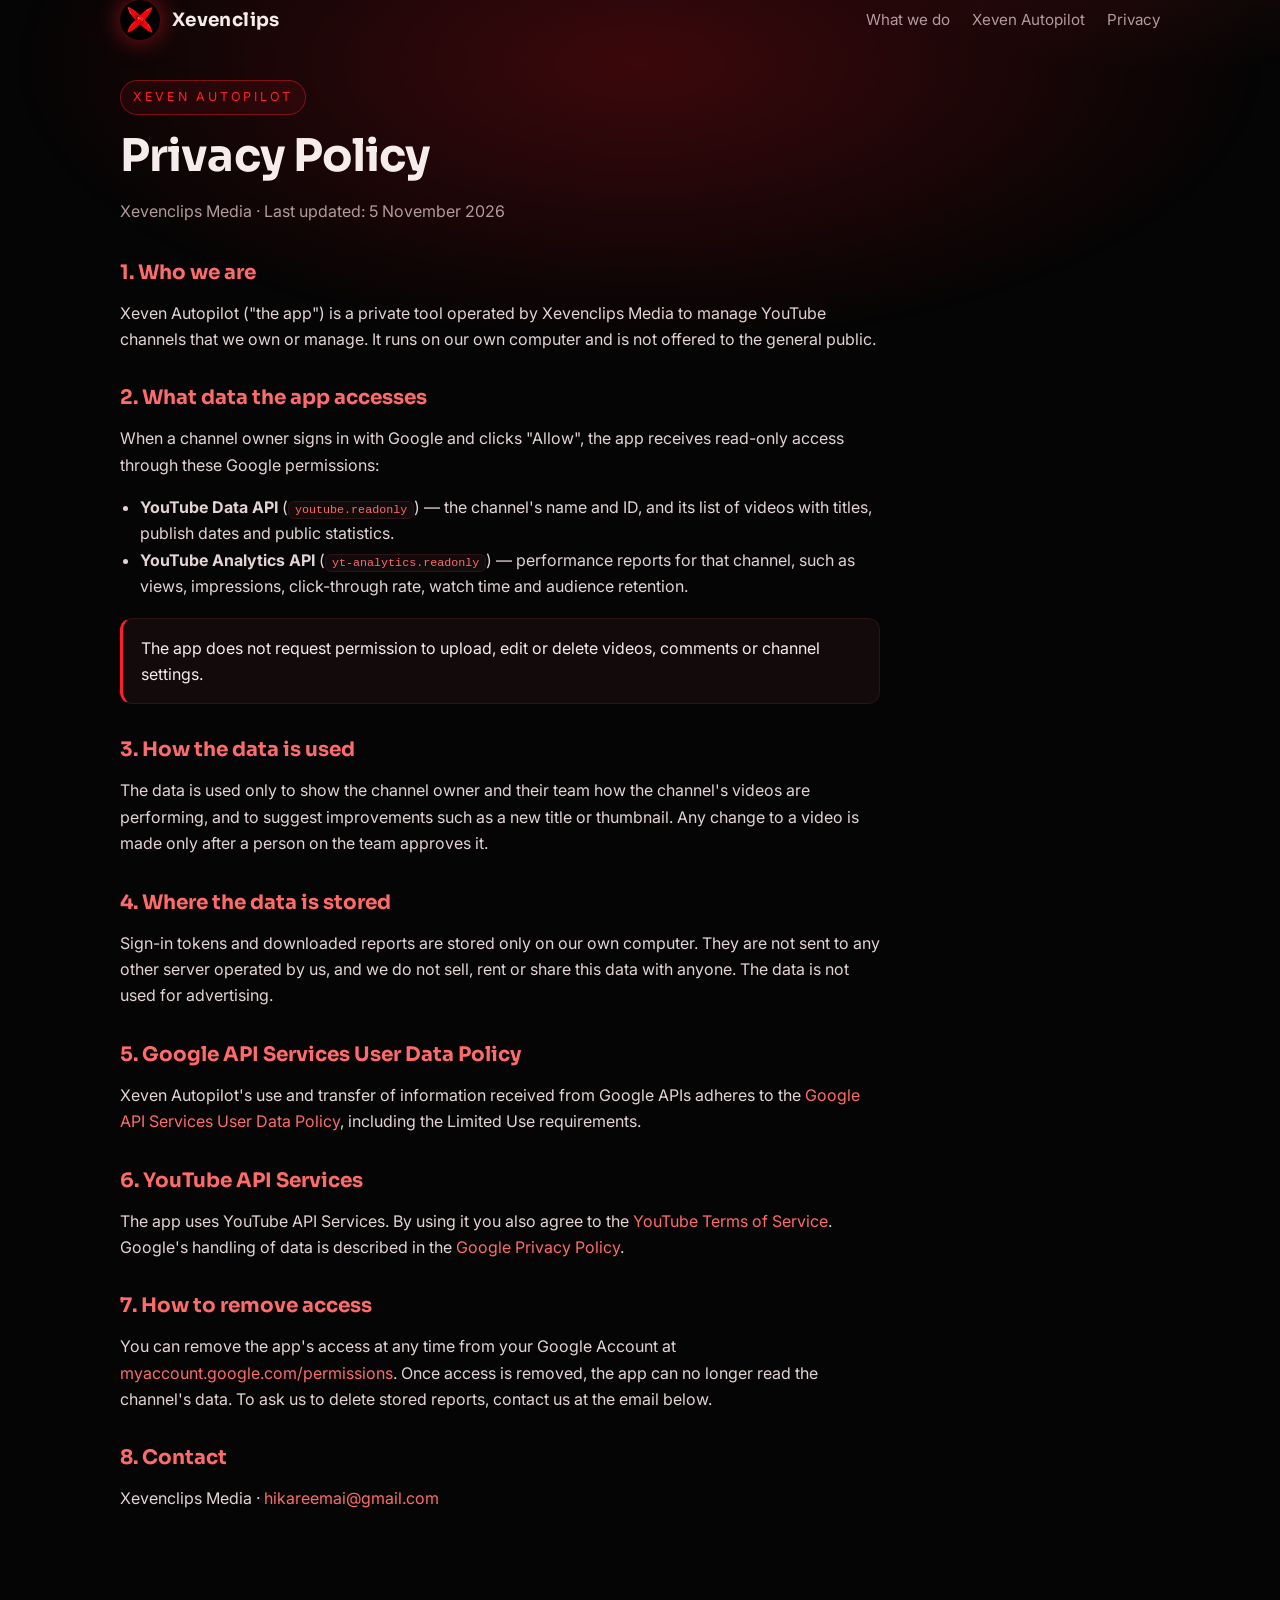
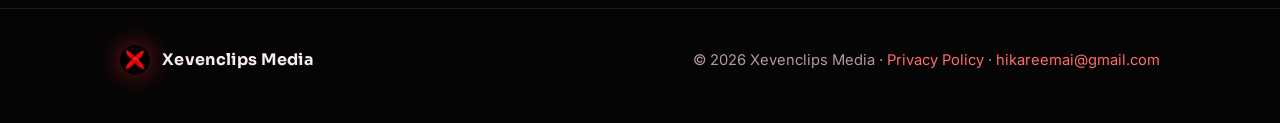
==== privacy.html @ 29d520d2 "Add Xevenclips website: homepage and Xeven Autopilot privacy policy Co-Authored-By: Claude Opus 5.5 " ====
<!doctype html>
<html lang="en">
<head>
<title>Privacy Policy – Xeven Autopilot by Xevenclips</title>
<meta name="description" content="Privacy Policy for Xeven Autopilot, an internal YouTube channel management tool by Xevenclips Media.">
<meta charset="utf-8">
<meta name="viewport" content="width=device-width, initial-scale=1">
<link rel="icon" type="image/png" href="logo.png">
<link rel="preconnect" href="https://fonts.googleapis.com">
<link rel="preconnect" href="https://fonts.gstatic.com" crossorigin>
<link href="https://fonts.googleapis.com/css2?family=Inter:wght@400;500;600&family=Sora:wght@600;700&display=swap" rel="stylesheet">
<link rel="stylesheet" href="style.css">
</head>
<body>
<div class="glow"></div>
<header><nav class="wrap">
  <a class="brand" href="index.html"><img src="logo.png" alt="">Xevenclips</a>
  <div class="navlinks">
    <a class="hide-sm" href="index.html#what">What we do</a>
    <a href="index.html#autopilot">Xeven Autopilot</a>
    <a href="privacy.html">Privacy</a>
  </div>
</nav></header>
<main class="wrap">
  <article class="doc">
    <span class="eyebrow">Xeven Autopilot</span>
    <h1>Privacy Policy</h1>
    <p class="meta">Xevenclips Media · Last updated: 5 November 2026</p>

    <h2>1. Who we are</h2>
    <p>Xeven Autopilot ("the app") is a private tool operated by Xevenclips Media to manage YouTube channels that we own or manage. It runs on our own computer and is not offered to the general public.</p>

    <h2>2. What data the app accesses</h2>
    <p>When a channel owner signs in with Google and clicks "Allow", the app receives read-only access through these Google permissions:</p>
    <ul>
      <li><b>YouTube Data API</b> (<code>youtube.readonly</code>) — the channel's name and ID, and its list of videos with titles, publish dates and public statistics.</li>
      <li><b>YouTube Analytics API</b> (<code>yt-analytics.readonly</code>) — performance reports for that channel, such as views, impressions, click-through rate, watch time and audience retention.</li>
    </ul>
    <div class="box">The app does not request permission to upload, edit or delete videos, comments or channel settings.</div>

    <h2>3. How the data is used</h2>
    <p>The data is used only to show the channel owner and their team how the channel's videos are performing, and to suggest improvements such as a new title or thumbnail. Any change to a video is made only after a person on the team approves it.</p>

    <h2>4. Where the data is stored</h2>
    <p>Sign-in tokens and downloaded reports are stored only on our own computer. They are not sent to any other server operated by us, and we do not sell, rent or share this data with anyone. The data is not used for advertising.</p>

    <h2>5. Google API Services User Data Policy</h2>
    <p>Xeven Autopilot's use and transfer of information received from Google APIs adheres to the <a href="https://developers.google.com/terms/api-services-user-data-policy">Google API Services User Data Policy</a>, including the Limited Use requirements.</p>

    <h2>6. YouTube API Services</h2>
    <p>The app uses YouTube API Services. By using it you also agree to the <a href="https://www.youtube.com/t/terms">YouTube Terms of Service</a>. Google's handling of data is described in the <a href="https://policies.google.com/privacy">Google Privacy Policy</a>.</p>

    <h2>7. How to remove access</h2>
    <p>You can remove the app's access at any time from your Google Account at <a href="https://myaccount.google.com/permissions">myaccount.google.com/permissions</a>. Once access is removed, the app can no longer read the channel's data. To ask us to delete stored reports, contact us at the email below.</p>

    <h2>8. Contact</h2>
    <p>Xevenclips Media · <a href="mailto:hikareemai@gmail.com">hikareemai@gmail.com</a></p>
  </article>
</main>
<footer>
  <div class="wrap foot">
    <a class="brand" href="index.html"><img src="logo.png" alt="">Xevenclips Media</a>
    <div>© 2026 Xevenclips Media · <a href="privacy.html">Privacy Policy</a> · <a href="mailto:hikareemai@gmail.com">hikareemai@gmail.com</a></div>
  </div>
</footer>
</body>
</html>
---- style.css ----
:root{
  --bg:#050505; --bg2:#0D0809; --card:#120A0B; --line:#2A1416;
  --text:#F6ECEC; --muted:#B39A9C; --blue:#FF1E2D; --blue2:#C3000E; --ice:#FF6B6B;
}
*{box-sizing:border-box}
html{scroll-behavior:smooth}
body{margin:0;background:var(--bg);color:var(--text);font-family:"Inter",system-ui,-apple-system,"Segoe UI",Roboto,sans-serif;line-height:1.65;-webkit-font-smoothing:antialiased;overflow-x:hidden}
a{color:var(--ice);text-decoration:none}
a:hover{text-decoration:underline}
.wrap{max-width:1080px;margin:0 auto;padding:0 20px}
.glow{position:fixed;inset:-20vh -20vw auto;height:90vh;pointer-events:none;z-index:0;
  background:radial-gradient(50% 50% at 50% 30%,rgba(255,20,35,.22),transparent 70%),
             radial-gradient(30% 30% at 80% 10%,rgba(255,60,60,.12),transparent 70%)}
header,main,footer{position:relative;z-index:1}
nav{display:flex;align-items:center;justify-content:space-between;padding:22px 0}
.brand{display:flex;align-items:center;gap:12px;font-family:"Sora",sans-serif;font-weight:700;letter-spacing:.02em;color:var(--text);font-size:1.15rem}
.brand img{width:40px;height:40px;border-radius:50%;filter:drop-shadow(0 0 12px rgba(255,30,45,.55))}
.brand:hover{text-decoration:none}
.navlinks{display:flex;gap:22px;font-size:.95rem}
.navlinks a{color:var(--muted)}
.navlinks a:hover{color:var(--text);text-decoration:none}
.hero{display:grid;grid-template-columns:1.25fr .75fr;gap:40px;align-items:center;padding-top:64px;padding-bottom:80px}
.eyebrow{display:inline-block;font-size:.78rem;letter-spacing:.22em;text-transform:uppercase;color:var(--blue);border:1px solid rgba(255,30,45,.4);background:rgba(255,30,45,.08);padding:6px 12px;border-radius:999px}
h1,h2,h3{font-family:"Sora",sans-serif;line-height:1.15;margin:0}
h1{font-size:clamp(2.2rem,5vw,3.6rem);margin:18px 0 18px;letter-spacing:-.02em}
h1 .grad{background:linear-gradient(90deg,var(--ice),var(--blue) 45%,var(--blue2));-webkit-background-clip:text;background-clip:text;color:transparent}
.lead{font-size:1.15rem;color:var(--muted);max-width:560px;margin:0 0 30px}
.btns{display:flex;flex-wrap:wrap;gap:12px}
.btn{display:inline-flex;align-items:center;gap:8px;padding:12px 20px;border-radius:12px;font-weight:600;font-size:.98rem}
.btn.primary{background:linear-gradient(135deg,var(--blue),var(--blue2));color:#fff;box-shadow:0 8px 30px rgba(255,20,35,.35)}
.btn.ghost{border:1px solid var(--line);color:var(--text);background:rgba(255,255,255,.02)}
.btn:hover{text-decoration:none;filter:brightness(1.08)}
.logo-big{width:100%;max-width:340px;justify-self:center;filter:drop-shadow(0 0 40px rgba(255,30,45,.4));animation:float 6s ease-in-out infinite}
@keyframes float{50%{transform:translateY(-10px)}}
section{padding:72px 0;border-top:1px solid var(--line)}
.sec-head{max-width:640px;margin-bottom:36px}
.sec-head h2{font-size:clamp(1.7rem,3.4vw,2.3rem);margin-bottom:12px}
.sec-head p{color:var(--muted);margin:0}
.grid3{display:grid;grid-template-columns:repeat(3,1fr);gap:18px}
.card{background:linear-gradient(180deg,var(--card),var(--bg2));border:1px solid var(--line);border-radius:18px;padding:26px}
.card .ic{width:44px;height:44px;border-radius:12px;display:grid;place-items:center;background:rgba(255,30,45,.1);border:1px solid rgba(255,30,45,.35);margin-bottom:16px}
.card h3{font-size:1.15rem;margin-bottom:8px}
.card p{color:var(--muted);margin:0;font-size:.97rem}
.data{display:grid;grid-template-columns:repeat(2,1fr);gap:16px}
.pill{display:flex;gap:14px;align-items:flex-start;background:var(--card);border:1px solid var(--line);border-radius:16px;padding:20px}
.pill b{display:block;margin-bottom:4px}
.pill span{color:var(--muted);font-size:.95rem}
.check{flex:none;width:28px;height:28px;border-radius:50%;display:grid;place-items:center;background:linear-gradient(135deg,var(--blue),var(--blue2));color:#fff;font-weight:700;font-size:.85rem}
footer{border-top:1px solid var(--line);padding:36px 0 48px;color:var(--muted);font-size:.92rem}
.foot{display:flex;flex-wrap:wrap;gap:16px;justify-content:space-between;align-items:center}
.foot .brand{font-size:1rem}
.foot .brand img{width:30px;height:30px}
/* privacy page */
.doc{max-width:760px;padding-top:40px;padding-bottom:80px}
.doc h1{font-size:clamp(2rem,4vw,2.8rem);margin:16px 0 6px}
.doc .meta{color:var(--muted);margin-bottom:36px}
.doc h2{font-size:1.25rem;margin:34px 0 10px;color:var(--ice)}
.doc p,.doc li{color:#E3D3D4}
.doc code{background:var(--card);border:1px solid var(--line);border-radius:6px;padding:1px 6px;font-size:.9em;color:var(--ice)}
.doc ul{padding-left:20px}
.box{background:var(--card);border:1px solid var(--line);border-left:3px solid var(--blue);border-radius:12px;padding:16px 18px;margin:18px 0}
@media (max-width:860px){
  .hero{grid-template-columns:1fr;padding-top:36px;padding-bottom:56px;text-align:left}
  .logo-big{max-width:200px;order:-1;justify-self:start}
  .grid3{grid-template-columns:1fr}
  .data{grid-template-columns:1fr}
  .navlinks{gap:14px;font-size:.88rem}
}
@media (max-width:420px){ .navlinks a.hide-sm{display:none} }
@media (prefers-reduced-motion:reduce){ .logo-big{animation:none} }
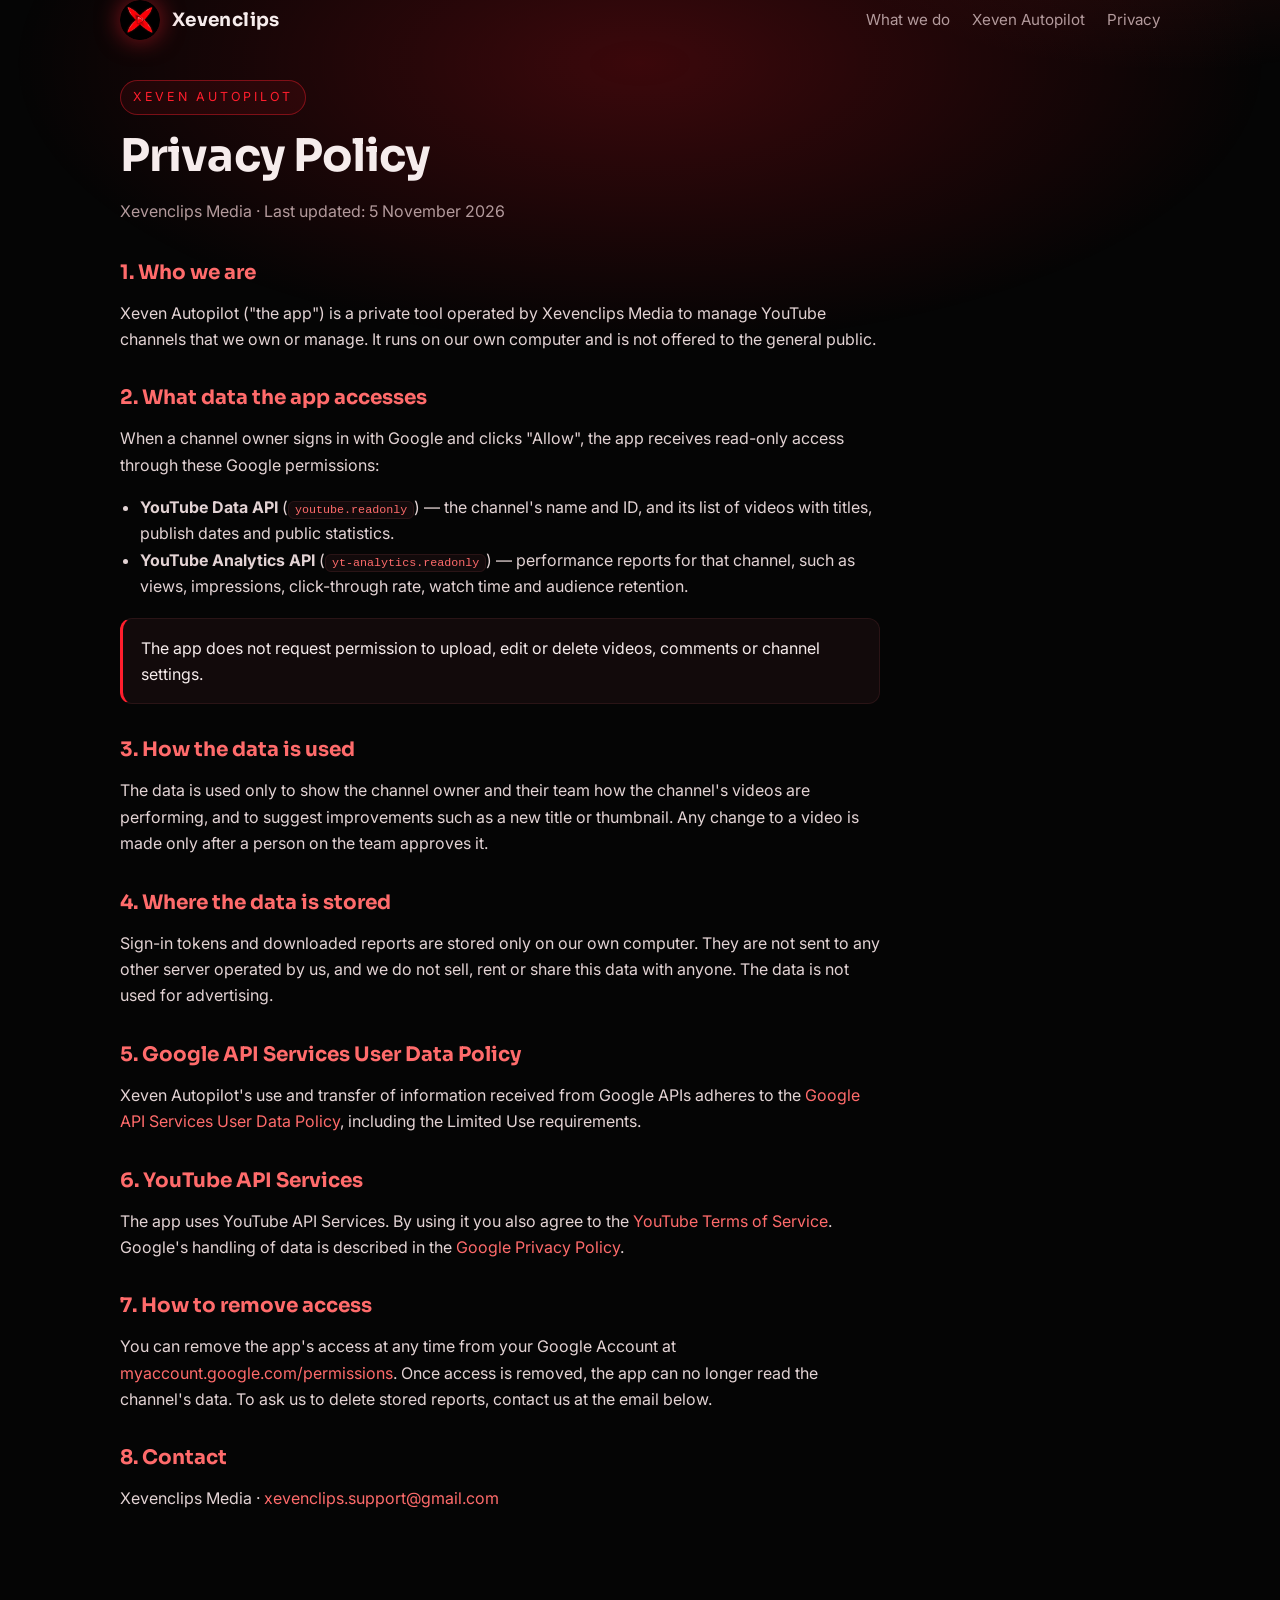
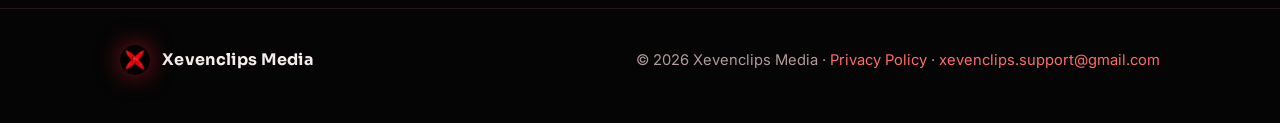
==== commit 5cf280bb: "Use xevenclips.support@gmail.com as the contact email Co-Authored-By: Claude Opus 5.5 <noreply@anthr" ====
--- a/privacy.html
+++ b/privacy.html
@@ -54,13 +54,13 @@
     <p>You can remove the app's access at any time from your Google Account at <a href="https://myaccount.google.com/permissions">myaccount.google.com/permissions</a>. Once access is removed, the app can no longer read the channel's data. To ask us to delete stored reports, contact us at the email below.</p>
 
     <h2>8. Contact</h2>
-    <p>Xevenclips Media · <a href="mailto:hikareemai@gmail.com">hikareemai@gmail.com</a></p>
+    <p>Xevenclips Media · <a href="mailto:xevenclips.support@gmail.com">xevenclips.support@gmail.com</a></p>
   </article>
 </main>
 <footer>
   <div class="wrap foot">
     <a class="brand" href="index.html"><img src="logo.png" alt="">Xevenclips Media</a>
-    <div>© 2026 Xevenclips Media · <a href="privacy.html">Privacy Policy</a> · <a href="mailto:hikareemai@gmail.com">hikareemai@gmail.com</a></div>
+    <div>© 2026 Xevenclips Media · <a href="privacy.html">Privacy Policy</a> · <a href="mailto:xevenclips.support@gmail.com">xevenclips.support@gmail.com</a></div>
   </div>
 </footer>
 </body>
